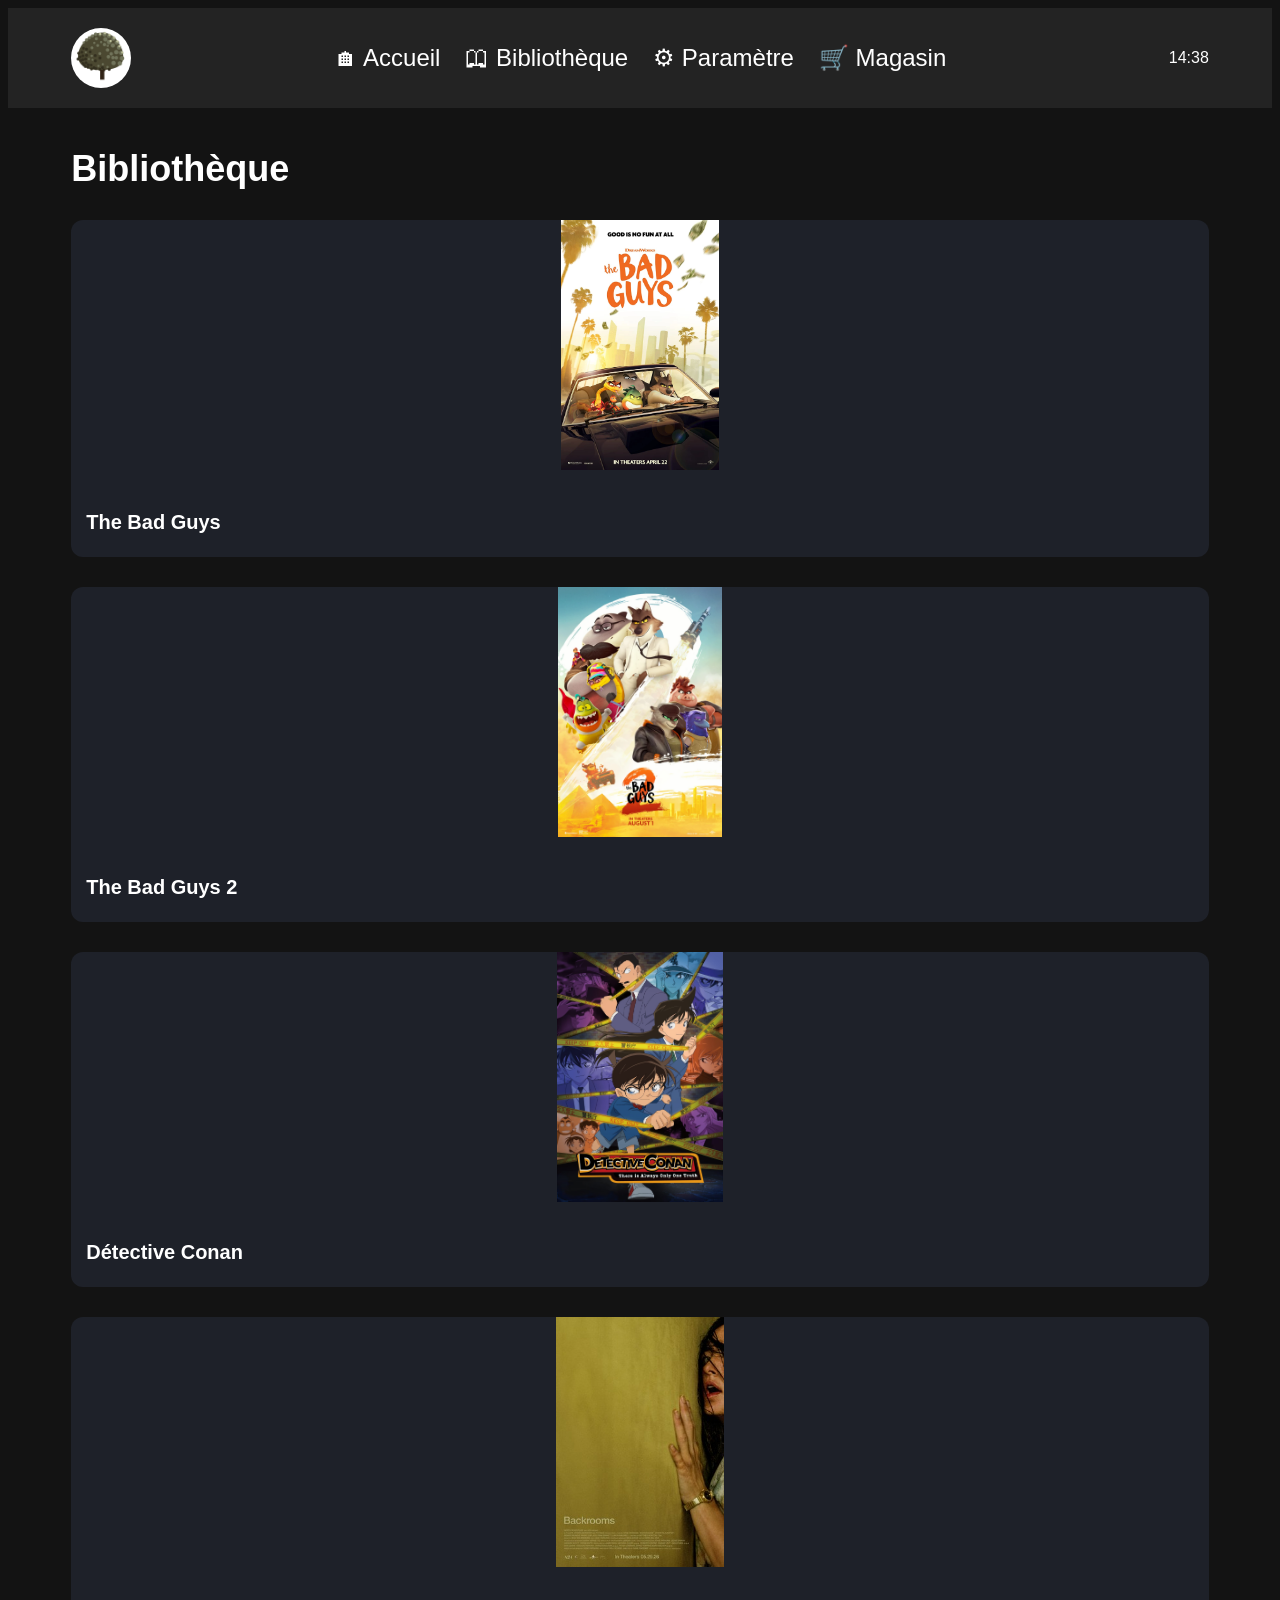
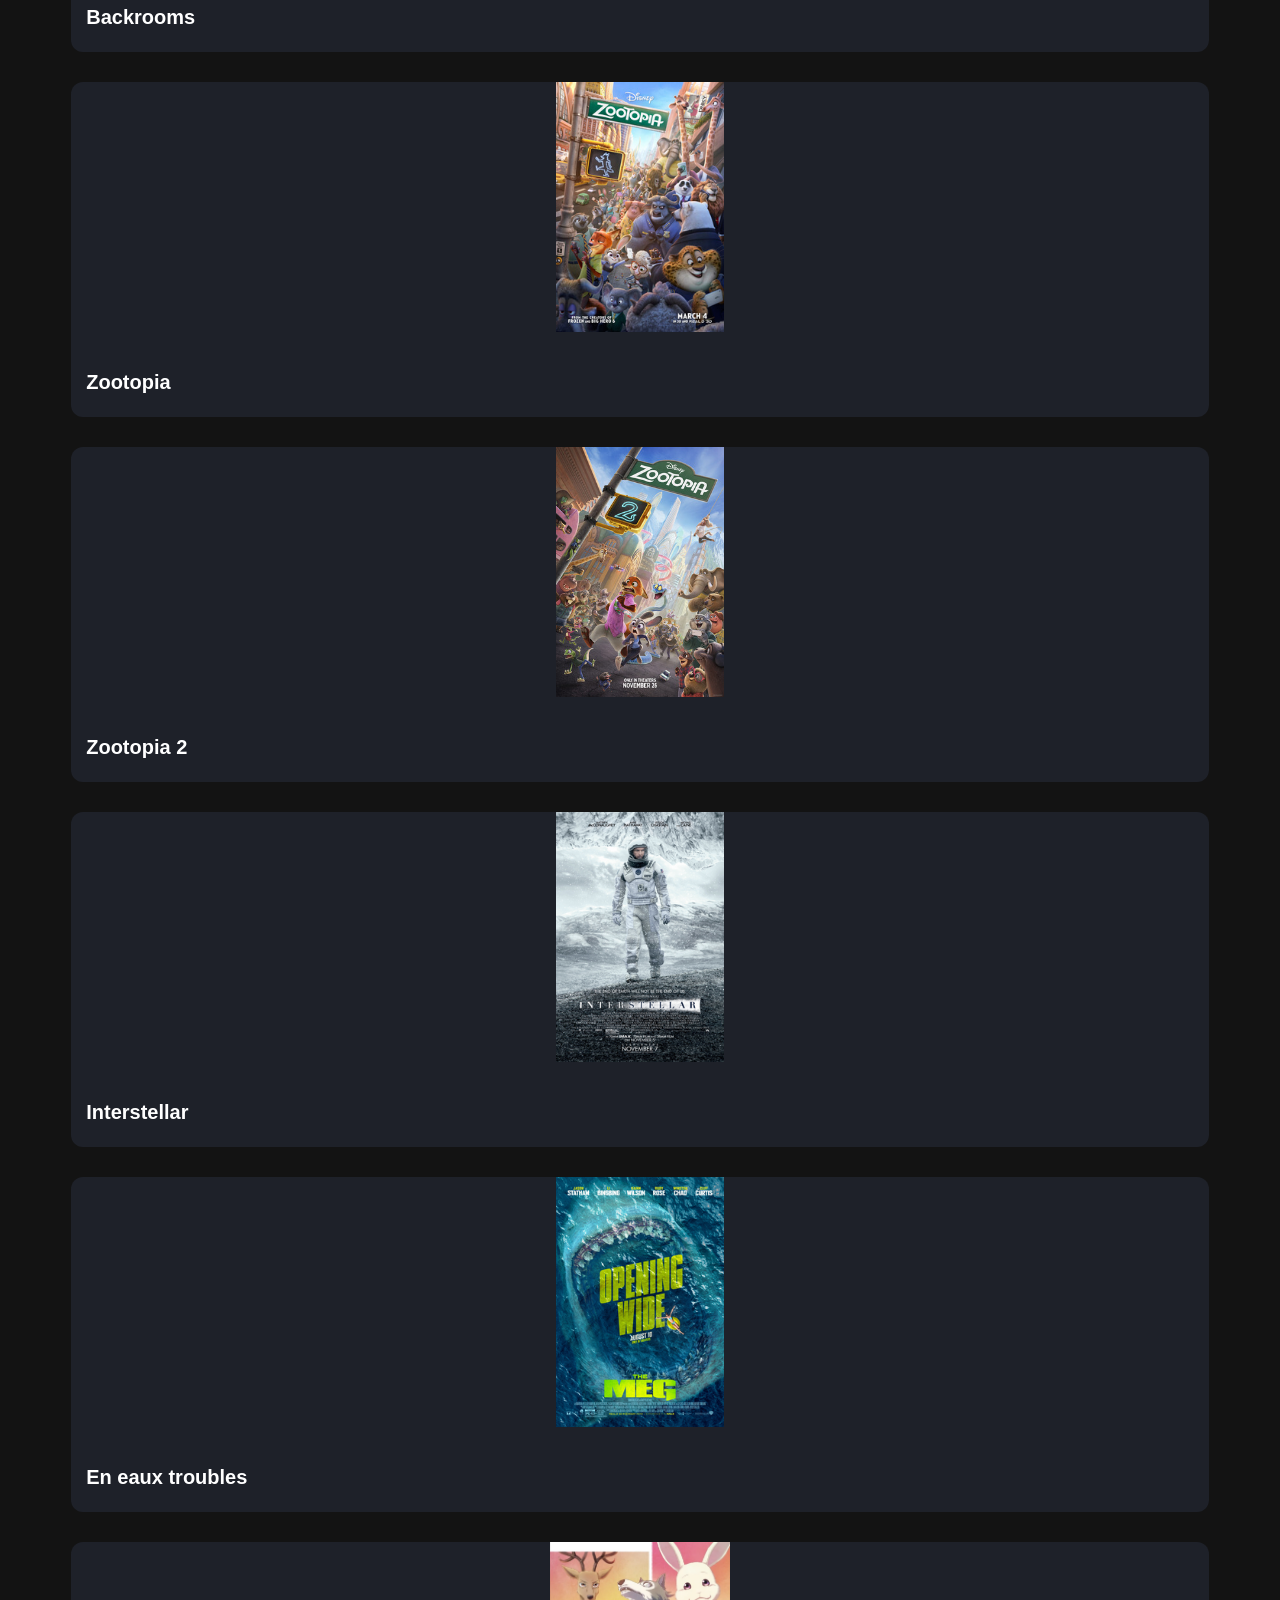
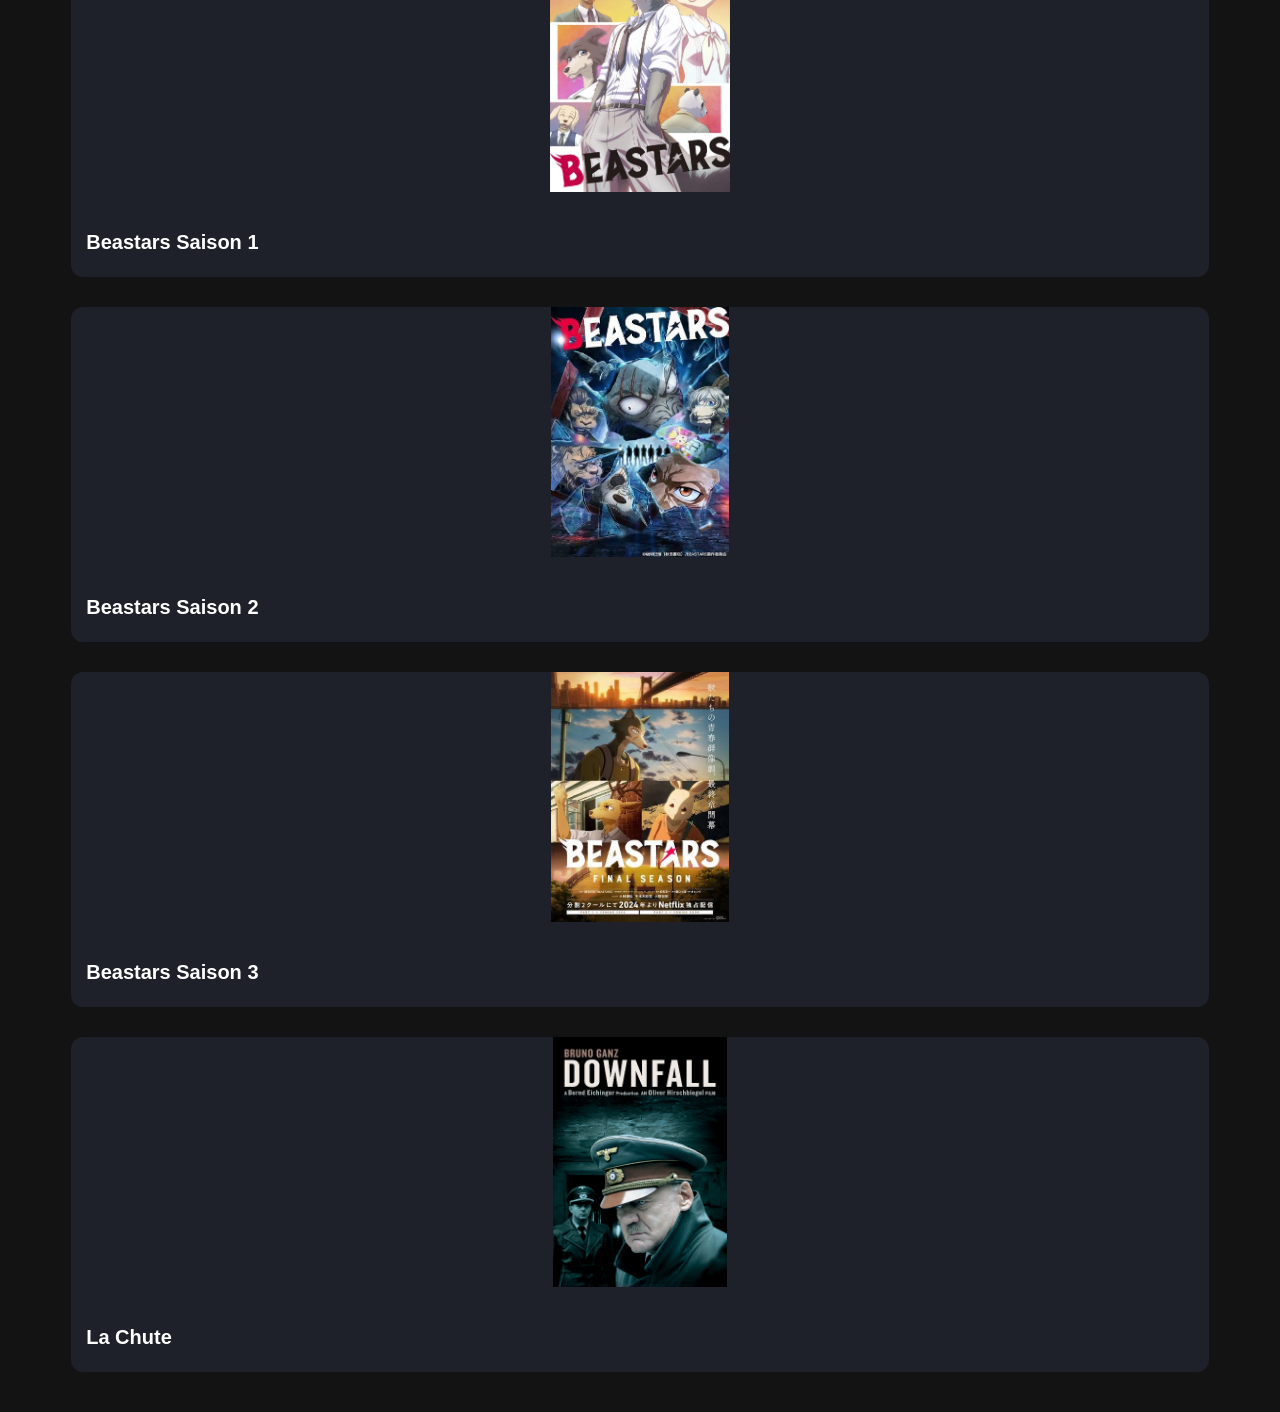
==== index.html @ 68ab6cec "Ajout du projet" ====
<!DOCTYPE html>
<html lang="fr">
<head>
    <meta charset="UTF-8">
    <meta name="viewport" content="width=device-width, initial-scale=1.0">
    <title>Bibliothèque de film</title>
    <link rel="stylesheet" href="styles/style.css">
</head>

<body>

    <header class="header">
        <div class="profile">
        <img src="images/tree.png" alt="Profil">
        </div>
        <button class="menu-button" onclick="toggleMenu()">
        ☰
        </button>
        <nav id="menu">
            <a>🏠︎ Accueil</a>
            <a href="index.html">🕮 Bibliothèque</a>
            <a>⚙ Paramètre</a>
            <a>🛒 Magasin</a>
        </nav>
        <p>14:38</p>
    </header>

    <main>
        <section class="titre">
            <h1>Bibliothèque</h1>
        </section>

        <section class="grille">

            <a href="film.html" class="film">
                <img src="images/The-bad-guys-2022.webp" alt="The-bad-guys">
                <div class="info">
                    <h3>The Bad Guys</h3>
                </div>
            </a>

            <article href="film.html" class="film">
                <img src="images/bad guys 2.png" alt="The-bad-guys-2">
                <div class="info">
                    <h3>The Bad Guys 2</h3>
                </div>
            </article>

            <article class="film">
                <img src="images/conan.jpg" alt="Conan">
                <div class="info">
                    <h3>Détective Conan</h3>
                </div>
            </article>

            <article class="film">
                <img src="images/Backrooms_(film)_poster.jpg" alt="Backrooms">
                <div class="info">
                    <h3>Backrooms</h3>
                </div>
            </article>

            <article class="film">
                <img src="images/Zootopia_(movie_poster).jpg" alt="Zootopia">
                <div class="info">
                    <h3>Zootopia</h3>
                </div>
            </article>

            <article class="film">
                <img src="images/Zootopia_2_(2025_film).jpg" alt="Zootopia_2">
                <div class="info">
                    <h3>Zootopia 2</h3>
                </div>
            </article>

            <article class="film">
                <img src="images/Interstellar_film_poster.jpg" alt="Interstellar">
                <div class="info">
                    <h3>Interstellar</h3>
                </div>
            </article>

            <article class="film">
                <img src="images/The_Meg_2018_film_cover.png" alt="The-Meg">
                <div class="info">
                    <h3>En eaux troubles</h3>
                </div>
            </article>

            <article class="film">
                <img src="images/Beastar_1.webp" alt="Beastars1">
                <div class="info">
                    <h3>Beastars Saison 1</h3>
                </div>
            </article>

            <article class="film">
                <img src="images/beastars2.jpg" alt="Beastars2">
                <div class="info">
                    <h3>Beastars Saison 2</h3>
                </div>
            </article>

            <article class="film">
                <img src="images/beastars3.jpg" alt="Beastars3">
                <div class="info">
                    <h3>Beastars Saison 3</h3>
                </div>
            </article>

            <article class="film">
                <img src="images/downfall.png" alt="Downfall">
                <div class="info">
                    <h3>La Chute</h3>
                </div>
            </article>

        </section>
    </main>

    <script src="scripts/script.js"></script>

</body>
</html>
---- styles/style.css ----
body {
    font-family: Arial, sans-serif;
    background: #131313;
    color: white;
}

/*Header*/

.header {
    min-height: 70px;
    padding: 15px 5%;
    background: #232323;
    display: flex;
    align-items: center;
    font-size: 1.2rem;
    position: sticky;
    top: 0;
    z-index: 1000;
}

.profile {
    width: 60px;
    height: 60px;
    margin-right: 20px;
}

.profile img {
    width: 100%;
    height: 100%;
    border-radius: 50%;
    object-fit: cover;
}

nav {
    position: absolute;
    left: 50%;
    transform: translateX(-50%);
    display: flex;
    gap: 25px;
}

a {
    color: white;
    text-decoration: none;
    font-size: 1.5rem;
}

header p {    
    margin-left: auto;
    font-size: 1rem;
}

.menu-button {
    display: none;
}

main {
    width: 90%;
    max-width: 1410px;
    margin: 40px auto;
}

.titre {
    margin-bottom: 30px;
    font-size: 1.5rem;
}

.intro h2 {
    font-size: 32px;
    margin-bottom: 8px;
}

.intro p {
    color: #9ca3af;
}

/*Grille des films */

.grille {
    display: grid;
    gap: 30px;
}

/*Contenu sur chaque carte*/

.film {
    background: #1e2129;
    border-radius: 12px;
    overflow: hidden;
    cursor: pointer;
    transition: transform 0.25s, box-shadow 0.25s;
}

.film:hover {
    transform: translateY(-6px);
    box-shadow: 0 20px 30px rgb(8, 8, 8);
}

.film img {
    width: 100%;
    height: 250px;
    object-fit: contain;
}

.info {
    padding: 15px;
    font-size: 1.25rem;
}

.info h3 {
    font-size: 20px;
    margin-bottom: 8px;
}

.description {
    display: flex;
    gap: 30px;
}

.poster button {
    width: 50%;
    margin-top: 15px;
    padding: 12px;
    background: #424242;
    color: white;
    border: none;
    border-radius: 6px;
    font-size: 1.5rem;
    cursor: pointer;
}

.poster button:hover {
    background: #d03c3c;
}

.film-description {
    width:100%;
}

.poster {
    width:500px;
    flex-shrink: 0;
    text-align: center;
}

.poster img {
    width: 100%;
    height: auto;
    object-fit: cover;
}

.description h1 { 
    font-size: 3rem;
}

.description p {
    font-size: 1.3rem;
}

.genre span {
    display: inline-block;
    margin-right: 10px;
    padding: 5px 10px;
    background: #434343;
    border-radius: 5px;
    font-size: 1rem;
}

/*Interface pour téléphone*/

@media (width <= 750px) {

     .header {
        flex-wrap: wrap;
        
    }

    .header h1 {
        font-size: 1.2rem;
    }

    .menu-button {
        display: block;
        margin-left: auto;
        background: none;
        border: none;
        color: white;
        font-size: 28px;
        cursor: pointer;
    }

    .header nav {
        position: absolute;
        top: 100%;
        left: 0;
        width: 100%;
        display: flex;
        flex-direction: column;
        gap: 0;
        background: #232323;
        transform: translateY(-100%);
        transition: transform 0.4s ease;
        z-index: -1;
    }

    header p {
        display: none;
    }

    nav.actif {
        transform: translateY(0);
    }

    nav a {
        padding: 15px;
        text-align: left;
    }
    /*changement d'alignement de la page film*/
    .description {
        flex-direction: column;
        align-items: center;
    }
}
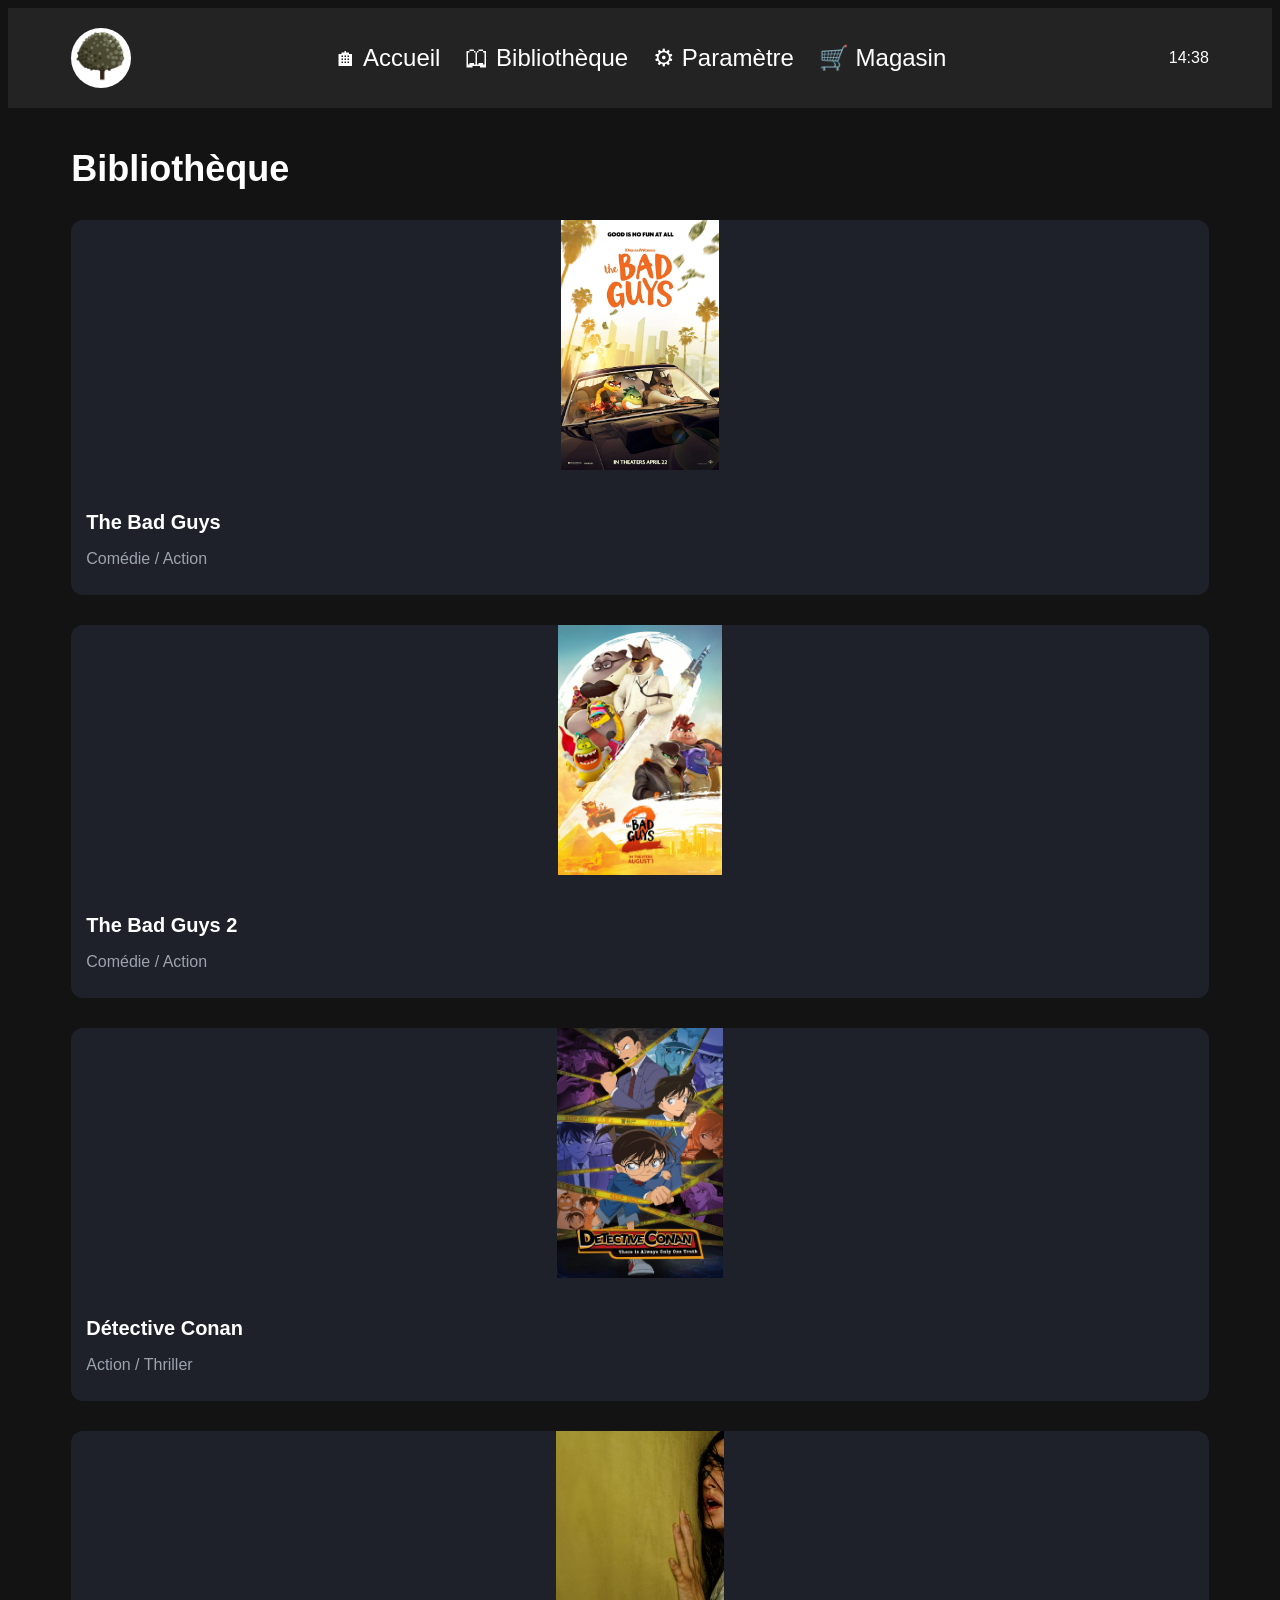
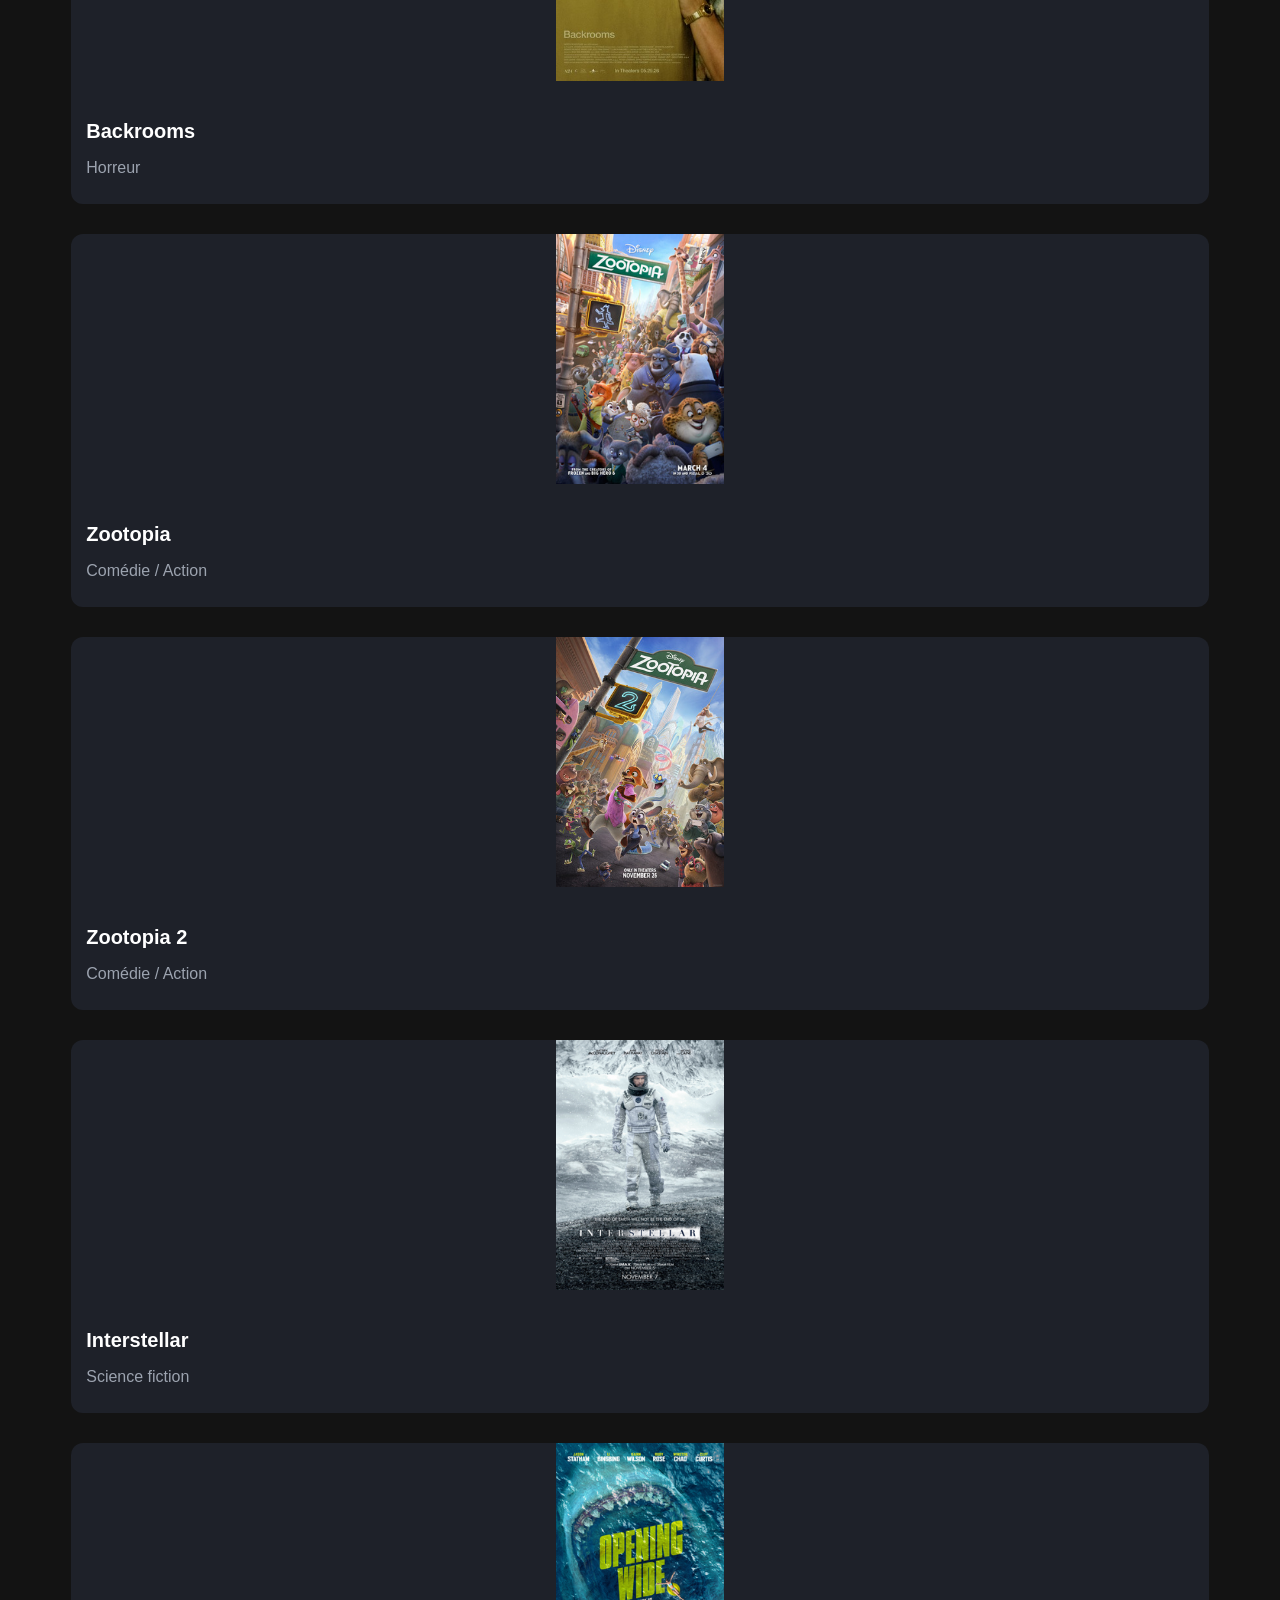
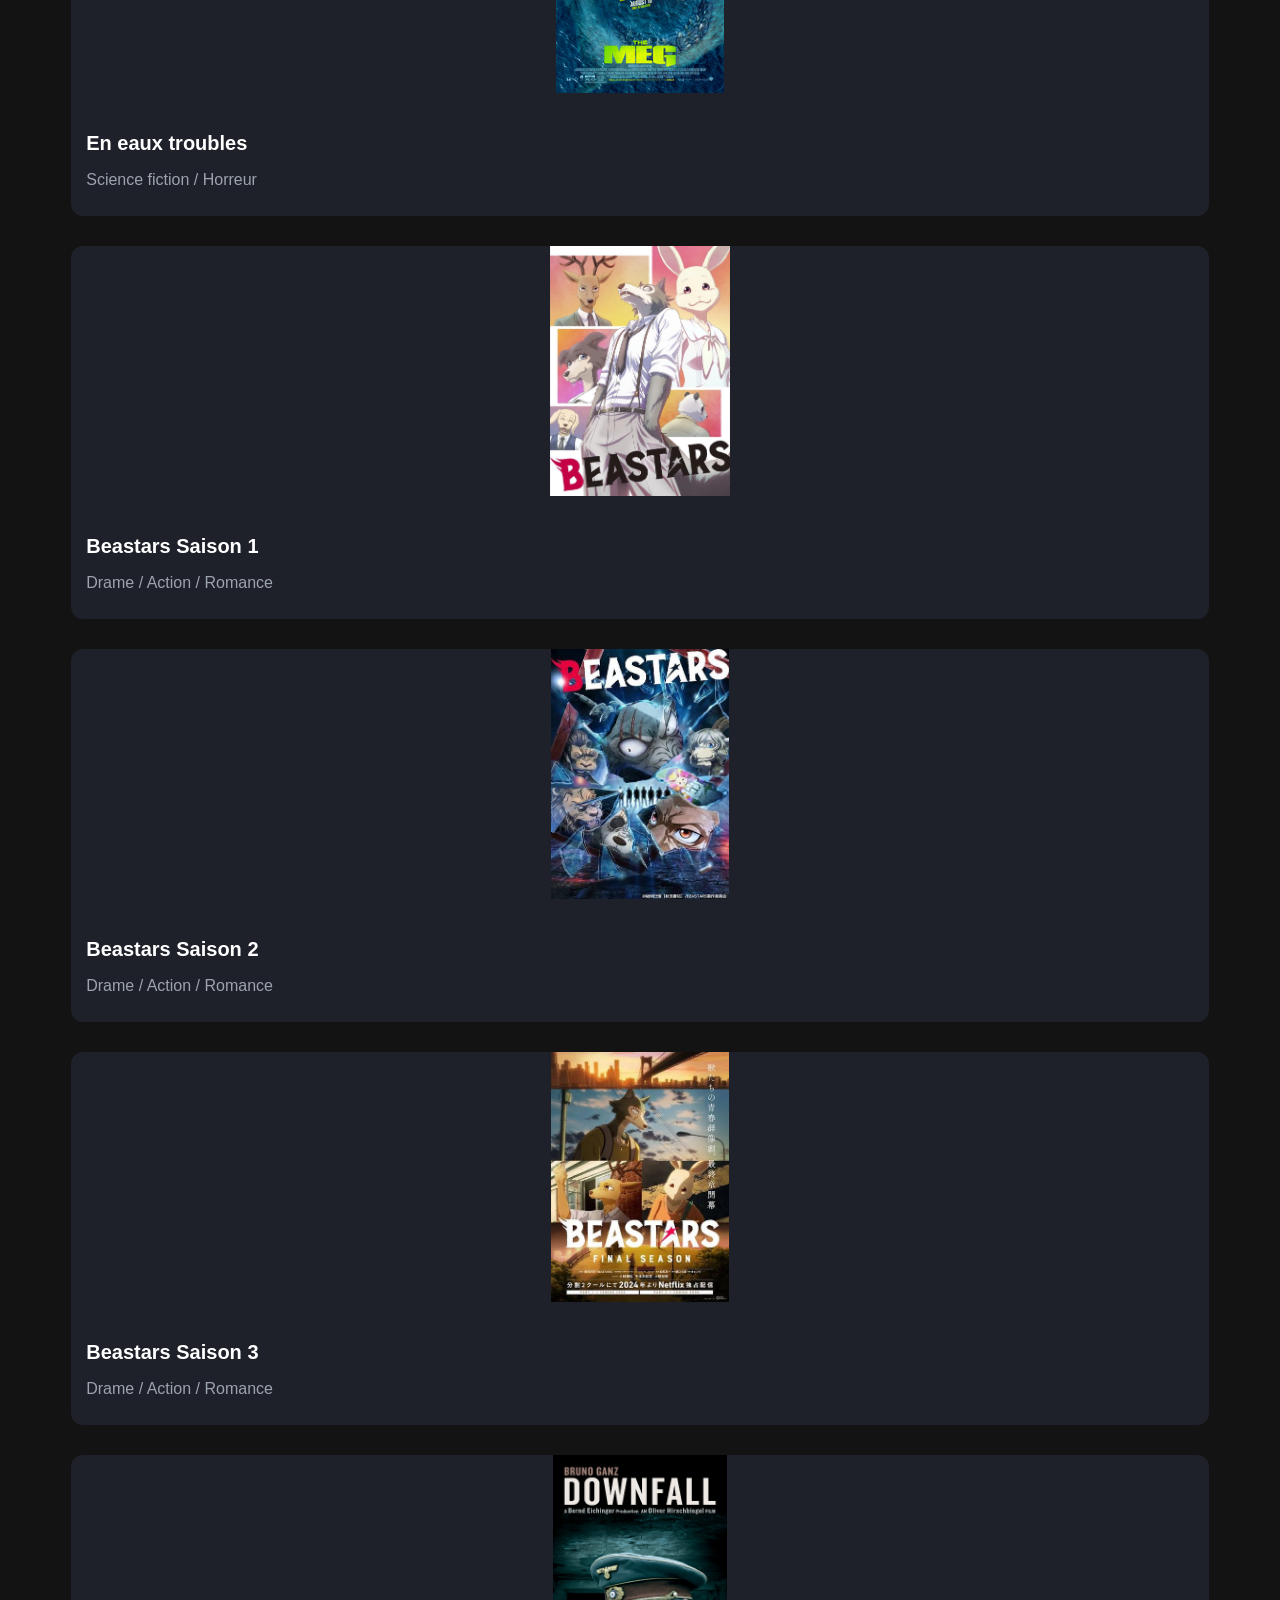
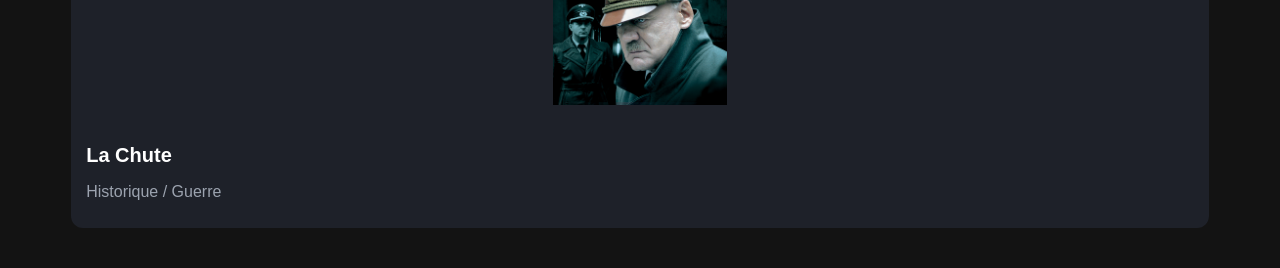
==== commit 6bf60457: "ajout des genres de film" ====
--- a/index.html
+++ b/index.html
@@ -36,6 +36,7 @@
                 <img src="images/The-bad-guys-2022.webp" alt="The-bad-guys">
                 <div class="info">
                     <h3>The Bad Guys</h3>
+                    <p>Comédie / Action</p>
                 </div>
             </a>
 
@@ -43,6 +44,7 @@
                 <img src="images/bad guys 2.png" alt="The-bad-guys-2">
                 <div class="info">
                     <h3>The Bad Guys 2</h3>
+                    <p>Comédie / Action</p>
                 </div>
             </article>
 
@@ -50,6 +52,7 @@
                 <img src="images/conan.jpg" alt="Conan">
                 <div class="info">
                     <h3>Détective Conan</h3>
+                    <p>Action / Thriller</p>
                 </div>
             </article>
 
@@ -57,6 +60,7 @@
                 <img src="images/Backrooms_(film)_poster.jpg" alt="Backrooms">
                 <div class="info">
                     <h3>Backrooms</h3>
+                    <p>Horreur</p>
                 </div>
             </article>
 
@@ -64,6 +68,7 @@
                 <img src="images/Zootopia_(movie_poster).jpg" alt="Zootopia">
                 <div class="info">
                     <h3>Zootopia</h3>
+                    <p>Comédie / Action</p>
                 </div>
             </article>
 
@@ -71,6 +76,7 @@
                 <img src="images/Zootopia_2_(2025_film).jpg" alt="Zootopia_2">
                 <div class="info">
                     <h3>Zootopia 2</h3>
+                    <p>Comédie / Action</p>
                 </div>
             </article>
 
@@ -78,6 +84,7 @@
                 <img src="images/Interstellar_film_poster.jpg" alt="Interstellar">
                 <div class="info">
                     <h3>Interstellar</h3>
+                    <p>Science fiction</p>
                 </div>
             </article>
 
@@ -85,6 +92,7 @@
                 <img src="images/The_Meg_2018_film_cover.png" alt="The-Meg">
                 <div class="info">
                     <h3>En eaux troubles</h3>
+                    <p>Science fiction / Horreur</p>
                 </div>
             </article>
 
@@ -92,6 +100,7 @@
                 <img src="images/Beastar_1.webp" alt="Beastars1">
                 <div class="info">
                     <h3>Beastars Saison 1</h3>
+                    <p>Drame / Action / Romance</p>
                 </div>
             </article>
 
@@ -99,6 +108,7 @@
                 <img src="images/beastars2.jpg" alt="Beastars2">
                 <div class="info">
                     <h3>Beastars Saison 2</h3>
+                    <p>Drame / Action / Romance</p>
                 </div>
             </article>
 
@@ -106,6 +116,7 @@
                 <img src="images/beastars3.jpg" alt="Beastars3">
                 <div class="info">
                     <h3>Beastars Saison 3</h3>
+                    <p>Drame / Action / Romance</p>
                 </div>
             </article>
 
@@ -113,6 +124,7 @@
                 <img src="images/downfall.png" alt="Downfall">
                 <div class="info">
                     <h3>La Chute</h3>
+                    <p>Historique / Guerre</p>
                 </div>
             </article>
 
--- a/styles/style.css
+++ b/styles/style.css
@@ -110,6 +110,12 @@
 .info h3 {
     font-size: 20px;
     margin-bottom: 8px;
+}
+
+.info p {
+    color: #9ca3af;
+    margin-bottom: 12px;
+    font-size: 1rem;
 }
 
 .description {
